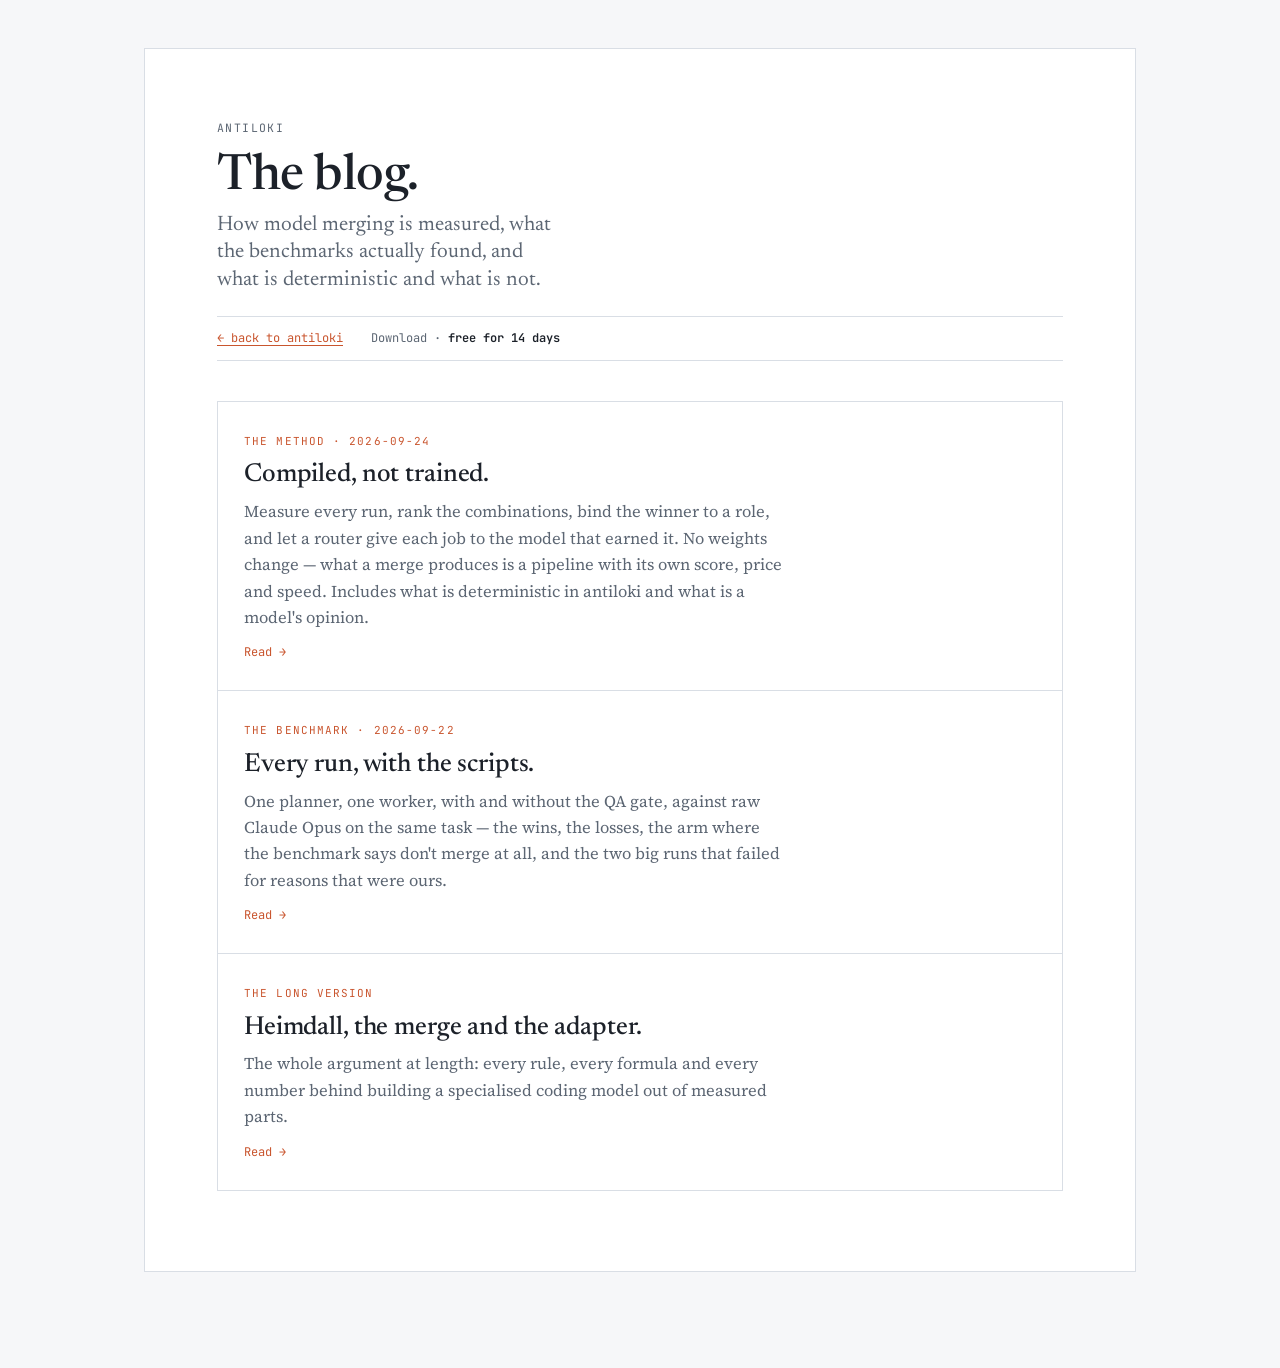
==== blog/index.html @ 6cbb80cb "the method moves to a blog, and the benchmark link stops pointing at a private repo operator, earlie" ====
<!doctype html>
<html lang="en"><head>
<meta charset="utf-8">
<meta name="viewport" content="width=device-width, initial-scale=1">
<meta name="description" content="The antiloki blog: how model merging is measured, what the benchmarks actually found, and how the product is built.">
<link rel="icon" href="data:image/svg+xml,<svg xmlns=%22http://www.w3.org/2000/svg%22 viewBox=%220 0 16 16%22><text y=%2213%22 font-size=%2213%22>⚡</text></svg>">
<title>The antiloki blog</title>
</head><body>
<link rel="stylesheet" href="https://fonts.googleapis.com/css2?family=Newsreader:opsz,wght@6..72,400;6..72,500;6..72,600&family=Source+Serif+4:opsz,wght@8..60,400;8..60,600&family=JetBrains+Mono:wght@400;600&display=swap">
<link rel="stylesheet" href="/blog/post.css">
<style>
  .posts { display: grid; gap: 1px; background: var(--line); border: 1px solid var(--line); margin: 34px 0 0; }
  .post { background: var(--paper); padding: 24px 26px 26px; display: block; text-decoration: none; color: inherit; }
  .post:hover { background: var(--tint); }
  .post .when { font-family: var(--mono); font-size: 11px; letter-spacing: .1em; text-transform: uppercase; color: var(--ember); }
  .post h2 { font-family: var(--display); font-weight: 500; font-size: 26px; margin: 8px 0 8px; line-height: 1.15; }
  .post p { margin: 0; color: var(--muted); font-size: 16.5px; max-width: 60ch; }
  .post .more { display: inline-block; margin-top: 12px; font-family: var(--mono); font-size: 12px; color: var(--ember); }
</style>
<div class="sheet"><article class="paper">

  <span class="eyebrow">antiloki</span>
  <h1>The blog.</h1>
  <p class="sub">How model merging is measured, what the benchmarks actually found, and what is deterministic and what is not.</p>

  <div class="byline"><span><a href="/">← back to antiloki</a></span><span>Download · <b>free for 14 days</b></span></div>

  <div class="posts">
    <a class="post" href="/blog/how-a-merge-is-made.html">
      <span class="when">the method · 2026-09-24</span>
      <h2>Compiled, not trained.</h2>
      <p>Measure every run, rank the combinations, bind the winner to a role, and let a router give each job to the
        model that earned it. No weights change — what a merge produces is a pipeline with its own score, price and
        speed. Includes what is deterministic in antiloki and what is a model's opinion.</p>
      <span class="more">Read →</span>
    </a>
    <a class="post" href="/blog/every-run.html">
      <span class="when">the benchmark · 2026-09-22</span>
      <h2>Every run, with the scripts.</h2>
      <p>One planner, one worker, with and without the QA gate, against raw Claude Opus on the same task — the wins,
        the losses, the arm where the benchmark says don't merge at all, and the two big runs that failed for
        reasons that were ours.</p>
      <span class="more">Read →</span>
    </a>
    <a class="post" href="/paper.html">
      <span class="when">the long version</span>
      <h2>Heimdall, the merge and the adapter.</h2>
      <p>The whole argument at length: every rule, every formula and every number behind building a specialised
        coding model out of measured parts.</p>
      <span class="more">Read →</span>
    </a>
  </div>

</article></div>
</body></html>
---- blog/post.css ----
/* THE POST STYLE — lifted verbatim from paper.html (2026-09-24) so the blog and the paper are one
   typographic world and neither drifts from the other. paper.html keeps its own inline copy; this file is
   what every new post links. Editing one and not the other is the failure mode to watch. */
:root {
    --ground: #f6f7f9; --paper: #ffffff; --ink: #1c2129; --muted: #5c6673; --faint: #9aa3ae; --line: #d9dee5; --tint: #eef1f5;
    --ember: #c9552e; --ember-soft: #f3ded3; --ok: #2f7d57; --bad: #b2402e;
    --serif: "Source Serif 4", Georgia, "Times New Roman", serif; --display: "Newsreader", "Source Serif 4", Georgia, serif; --mono: "JetBrains Mono", ui-monospace, Menlo, Consolas, monospace;
  }
  @media (prefers-color-scheme: dark) { :root:not([data-theme="light"]) {
    --ground: #0f1215; --paper: #14181d; --ink: #e6e9ed; --muted: #a2abb6; --faint: #6b7480; --line: #2a3138; --tint: #1a1f25;
    --ember: #e07a52; --ember-soft: #3a2519; --ok: #6fbf95; --bad: #e0705a;
  } }
  :root[data-theme="dark"] {
    --ground: #0f1215; --paper: #14181d; --ink: #e6e9ed; --muted: #a2abb6; --faint: #6b7480; --line: #2a3138; --tint: #1a1f25;
    --ember: #e07a52; --ember-soft: #3a2519; --ok: #6fbf95; --bad: #e0705a;
  }
  * { box-sizing: border-box; }
  body { margin: 0; background: var(--ground); color: var(--ink); font-family: var(--serif); font-size: 17px; line-height: 1.6; font-variant-numeric: tabular-nums; }
  a { color: var(--ember); text-decoration-thickness: 1px; text-underline-offset: 3px; }
  a:focus-visible, button:focus-visible { outline: 2px solid var(--ember); outline-offset: 2px; }
  .sheet { max-width: 1040px; margin: 0 auto; padding: 48px 24px 96px; }
  .paper { background: var(--paper); border: 1px solid var(--line); padding: 64px 72px 80px; }
  @media (max-width: 720px) { .paper { padding: 36px 20px 56px; } .sheet { padding: 16px 8px 48px; } }
  .eyebrow { font-family: var(--mono); font-size: 11.5px; letter-spacing: .12em; text-transform: uppercase; color: var(--muted); }
  h1 { font-family: var(--display); font-weight: 500; font-size: clamp(34px, 4.4vw, 50px); line-height: 1.08; margin: 10px 0 8px; letter-spacing: -.01em; text-wrap: balance; max-width: 22ch; }
  .sub { font-family: var(--display); font-size: 21px; color: var(--muted); margin: 0 0 22px; max-width: 40ch; text-wrap: balance; line-height: 1.3; }
  .byline { display: flex; flex-wrap: wrap; gap: 18px 28px; font-family: var(--mono); font-size: 12px; color: var(--muted); border-top: 1px solid var(--line); border-bottom: 1px solid var(--line); padding: 12px 0; margin: 0 0 40px; }
  .byline b { color: var(--ink); font-weight: 600; }
  .abstract { border-left: 3px solid var(--ember); padding: 4px 0 4px 22px; margin: 0 0 40px; max-width: 68ch; }
  .abstract p { margin: 0; font-size: 16.5px; }
  .abstract .eyebrow { display: block; margin-bottom: 8px; color: var(--ember); }
  h2 { font-family: var(--display); font-weight: 500; font-size: 28px; line-height: 1.15; margin: 56px 0 14px; letter-spacing: -.005em; text-wrap: balance; }
  h2 .n { font-family: var(--mono); font-size: 12px; letter-spacing: .1em; color: var(--ember); display: block; margin-bottom: 6px; font-weight: 600; }
  h3 { font-family: var(--display); font-weight: 600; font-size: 19px; margin: 30px 0 8px; }
  p, li { max-width: 68ch; }
  p { margin: 0 0 16px; }
  ul, ol { padding-left: 22px; margin: 0 0 16px; }
  li { margin-bottom: 6px; }
  code, .k { font-family: var(--mono); font-size: 0.86em; background: var(--tint); padding: 1px 5px; border-radius: 3px; color: var(--ink); }
  pre { font-family: var(--mono); font-size: 13px; line-height: 1.55; background: var(--tint); border: 1px solid var(--line); padding: 14px 16px; overflow-x: auto; margin: 0 0 18px; max-width: 100%; }
  .formula { font-family: var(--mono); font-size: 14px; background: var(--tint); border: 1px solid var(--line); padding: 14px 18px; margin: 12px 0 18px; overflow-x: auto; white-space: pre; line-height: 1.7; }
  .tbl { overflow-x: auto; margin: 14px 0 22px; }
  table { border-collapse: collapse; width: 100%; font-size: 14px; }
  caption { text-align: left; font-family: var(--mono); font-size: 11.5px; letter-spacing: .06em; text-transform: uppercase; color: var(--muted); padding: 0 0 8px; caption-side: top; }
  th { text-align: left; font-family: var(--mono); font-size: 11.5px; letter-spacing: .05em; text-transform: uppercase; color: var(--muted); font-weight: 600; border-bottom: 1px solid var(--ink); padding: 6px 10px 8px 0; white-space: nowrap; }
  td { padding: 7px 10px 7px 0; border-bottom: 1px solid var(--line); vertical-align: top; }
  td.num, th.num { text-align: right; padding-right: 14px; }
  td.mono { font-family: var(--mono); font-size: 12.5px; }
  tr.lead td { font-weight: 600; }
  .win { color: var(--ok); font-weight: 600; }
  .lose { color: var(--bad); }
  .note { font-size: 14px; color: var(--muted); margin: -10px 0 18px; max-width: 68ch; }
  .defs { display: grid; grid-template-columns: max-content 1fr; gap: 8px 18px; margin: 0 0 20px; max-width: 68ch; font-size: 15.5px; }
  .defs dt { font-family: var(--mono); font-size: 12.5px; color: var(--ember); padding-top: 3px; white-space: nowrap; }
  .defs dd { margin: 0; }
  .fig { border: 1px solid var(--line); background: var(--tint); padding: 18px 20px; margin: 14px 0 22px; font-family: var(--mono); font-size: 12.5px; line-height: 1.7; overflow-x: auto; white-space: pre; color: var(--ink); }
  .fig b { color: var(--ember); font-weight: 600; }
  .flow { display: grid; grid-template-columns: repeat(3, 1fr); gap: 14px; margin: 16px 0 26px; }
  .flow > div { border: 1px solid var(--line); padding: 14px 16px; background: var(--paper); }
  .flow h4 { font-family: var(--mono); font-size: 11.5px; letter-spacing: .1em; text-transform: uppercase; color: var(--ember); margin: 0 0 6px; }
  .flow p { font-size: 14.5px; margin: 0; }
  @media (max-width: 720px) { .flow { grid-template-columns: 1fr; } }
  .refs { font-size: 14px; }
  .refs li { margin-bottom: 8px; }
  .refs .id { font-family: var(--mono); color: var(--ember); margin-right: 6px; }
  .hr { border: 0; border-top: 1px solid var(--line); margin: 48px 0; }
  .callout { background: var(--ember-soft); border-left: 3px solid var(--ember); padding: 12px 18px; margin: 18px 0 22px; max-width: 68ch; font-size: 15.5px; }
  .callout p { margin: 0; }
  @media (prefers-reduced-motion: no-preference) { .paper { animation: rise .5s ease both; } @keyframes rise { from { transform: translateY(6px); } to { transform: none; } } }
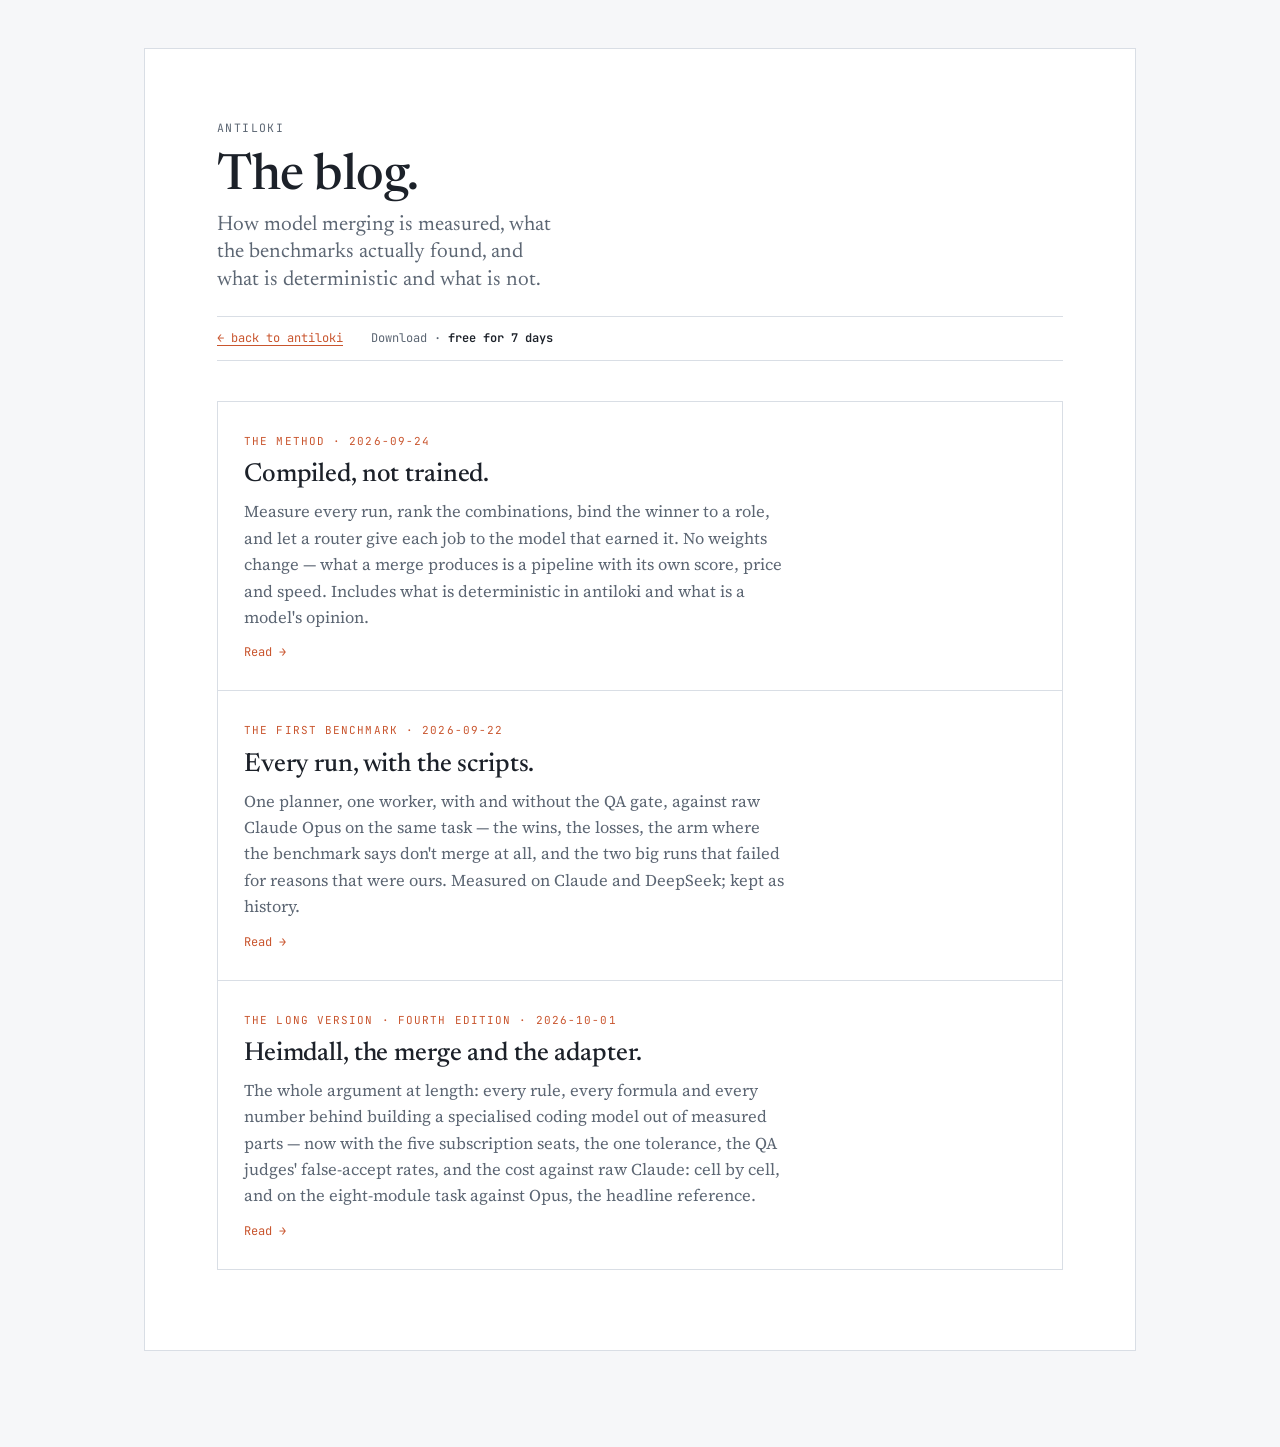
==== commit dc3cc0d7: "antiloki.com · 2026-10-01T13:58Z" ====
--- a/blog/index.html
+++ b/blog/index.html
@@ -23,7 +23,7 @@
   <h1>The blog.</h1>
   <p class="sub">How model merging is measured, what the benchmarks actually found, and what is deterministic and what is not.</p>
 
-  <div class="byline"><span><a href="/">← back to antiloki</a></span><span>Download · <b>free for 14 days</b></span></div>
+  <div class="byline"><span><a href="/">← back to antiloki</a></span><span>Download · <b>free for 7 days</b></span></div>
 
   <div class="posts">
     <a class="post" href="/blog/how-a-merge-is-made.html">
@@ -35,18 +35,18 @@
       <span class="more">Read →</span>
     </a>
     <a class="post" href="/blog/every-run.html">
-      <span class="when">the benchmark · 2026-09-22</span>
+      <span class="when">the first benchmark · 2026-09-22</span>
       <h2>Every run, with the scripts.</h2>
       <p>One planner, one worker, with and without the QA gate, against raw Claude Opus on the same task — the wins,
         the losses, the arm where the benchmark says don't merge at all, and the two big runs that failed for
-        reasons that were ours.</p>
+        reasons that were ours. Measured on Claude and DeepSeek; kept as history.</p>
       <span class="more">Read →</span>
     </a>
     <a class="post" href="/paper.html">
-      <span class="when">the long version</span>
+      <span class="when">the long version · fourth edition · 2026-10-01</span>
       <h2>Heimdall, the merge and the adapter.</h2>
       <p>The whole argument at length: every rule, every formula and every number behind building a specialised
-        coding model out of measured parts.</p>
+        coding model out of measured parts — now with the five subscription seats, the one tolerance, the QA judges' false-accept rates, and the cost against raw Claude: cell by cell, and on the eight-module task against Opus, the headline reference.</p>
       <span class="more">Read →</span>
     </a>
   </div>
